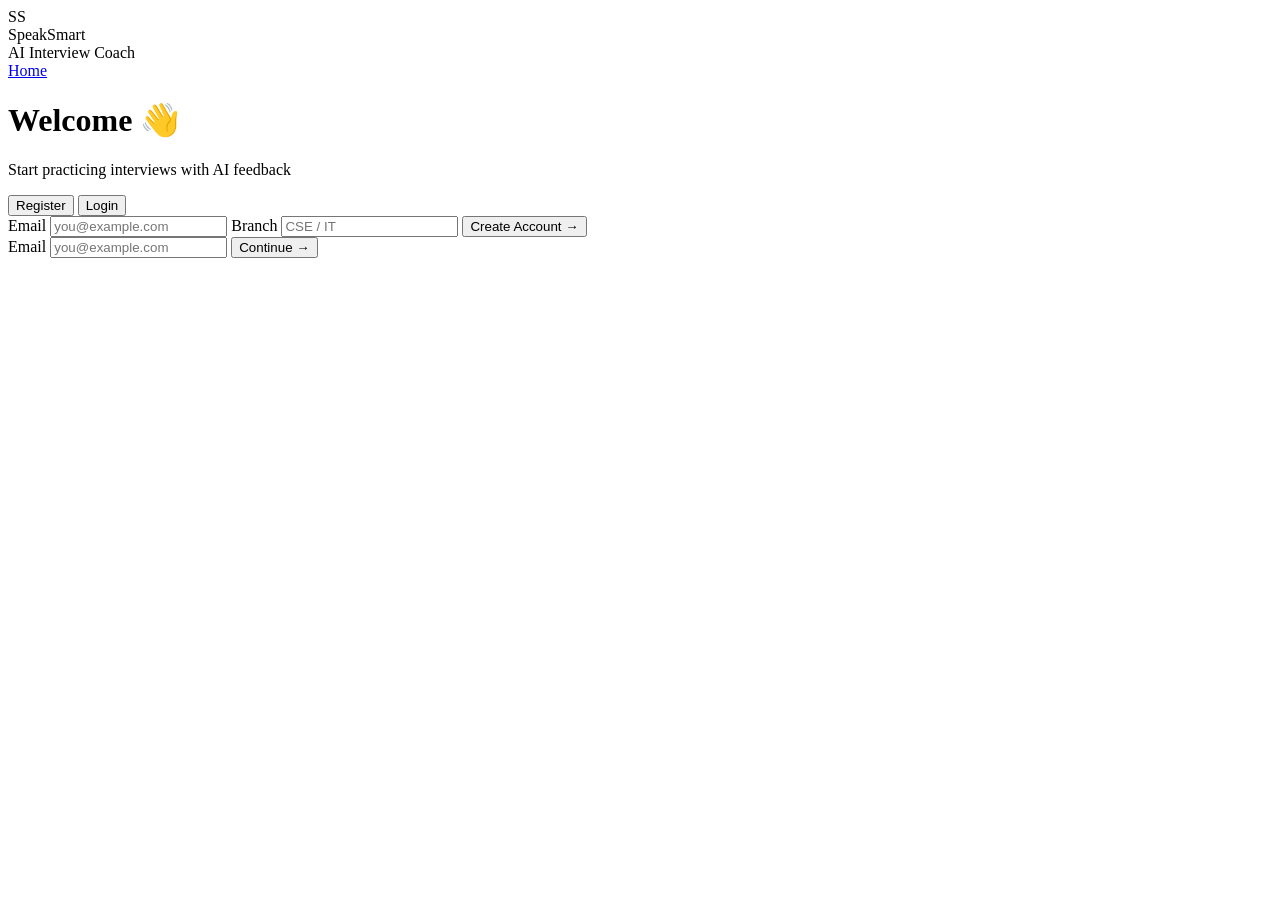
==== frontend/index.html @ 7d808c1d "Refactor frontend architecture and backend cleanup" ====
<!DOCTYPE html>
<html lang="en">
<head>
  <meta charset="UTF-8" />
  <meta name="viewport" content="width=device-width, initial-scale=1.0"/>
  <title>SpeakSmart • Login</title>
  <link rel="stylesheet" href="styles.css" />
  <link rel="stylesheet" href="responsive.css">
  <link rel="icon" href="data:,">
  <!-- Font -->
  <link href="https://fonts.googleapis.com/css2?family=Inter:wght@400;500;600;700;800&display=swap" rel="stylesheet">
</head>

<body class="dark">

  <!-- NAVBAR -->
  <header class="topbar glass">
    <div class="brand">
      <div class="logo">SS</div>
      <div>
        <div class="brandTitle">SpeakSmart</div>
        <div class="brandSub">AI Interview Coach</div>
      </div>
    </div>

    <nav class="navRight">
      <a href="home.html" class="btn ghost">Home</a>
    </nav>
  </header>

  <!-- MAIN -->
  <main class="auth-container">

    <div class="auth-card glass">

      <!-- HEADER -->
      <div class="auth-header">
        <h1>Welcome 👋</h1>
        <p>Start practicing interviews with AI feedback</p>
      </div>

      <!-- TABS -->
      <div class="auth-tabs">
        <button class="tab active" onclick="switchTab('register')">Register</button>
        <button class="tab" onclick="switchTab('login')">Login</button>
      </div>

      <!-- REGISTER -->
      <div id="registerForm" class="auth-form active">

        <label>Email</label>
        <input type="email" id="regEmail" placeholder="you@example.com" required/>

        <label>Branch</label>
        <input type="text" id="regBranch" placeholder="CSE / IT" required/>

        <button id="registerBtn" class="btn primary full glow" onclick="handleRegister()">
          Create Account →
        </button>

      </div>

      <!-- LOGIN -->
      <div id="loginForm" class="auth-form">

        <label>Email</label>
        <input type="email" id="loginEmail" placeholder="you@example.com" required/>

        <button id="loginBtn" class="btn full glow" onclick="handleLogin()">
          Continue →
        </button>

      </div>

    </div>

  </main>

  <!-- SCRIPT -->
  <script>
    // 🔐 Auto-redirect if already logged in
    window.addEventListener("DOMContentLoaded", () => {
      const token = localStorage.getItem("token");
      if (token) {
        window.location.href = "home.html";
      }
    });

    function switchTab(type){
      document.getElementById("registerForm").classList.remove("active");
      document.getElementById("loginForm").classList.remove("active");

      document.querySelectorAll(".tab").forEach(t => t.classList.remove("active"));

      if(type === "register"){
        document.getElementById("registerForm").classList.add("active");
        document.querySelectorAll(".tab")[0].classList.add("active");
      } else {
        document.getElementById("loginForm").classList.add("active");
        document.querySelectorAll(".tab")[1].classList.add("active");
      }
    }

    async function handleRegister(){
      const email = document.getElementById("regEmail").value.trim();
      const branch = document.getElementById("regBranch").value.trim();
      const btn = document.getElementById("registerBtn");

      if(!email || !branch){
        alert("Please fill all fields");
        return;
      }

      btn.innerText = "Creating...";
      btn.disabled = true;

      try {
        await registerUser(email, branch); // uses fixed app.js
      } catch (err) {
        alert("Registration failed");
      }

      btn.innerText = "Create Account →";
      btn.disabled = false;
    }

    async function handleLogin(){
      const email = document.getElementById("loginEmail").value.trim();
      const btn = document.getElementById("loginBtn");

      if(!email){
        alert("Please enter email");
        return;
      }

      btn.innerText = "Logging in...";
      btn.disabled = true;

      try {
        await loginUser(email); // uses fixed app.js
      } catch (err) {
        alert("Login failed");
      }

      btn.innerText = "Continue →";
      btn.disabled = false;
    }
  </script>

  <script type="module">

import {
  API_BASE
} from "./js/config.js";

import {
  saveAuth
} from "./js/auth.js";

import {
  apiRequest
} from "./js/api.js";

window.addEventListener(
  "DOMContentLoaded",
  () => {

    const token =
      localStorage.getItem("token");

    if (token) {
      window.location.href =
        "home.html";
    }
  }
);

// --------------------------------
// TAB SWITCHING
// --------------------------------
window.switchTab = function(type) {

  document
    .getElementById("registerForm")
    .classList.remove("active");

  document
    .getElementById("loginForm")
    .classList.remove("active");

  document
    .querySelectorAll(".tab")
    .forEach(tab => {
      tab.classList.remove("active");
    });

  if (type === "register") {

    document
      .getElementById("registerForm")
      .classList.add("active");

    document
      .querySelectorAll(".tab")[0]
      .classList.add("active");

  } else {

    document
      .getElementById("loginForm")
      .classList.add("active");

    document
      .querySelectorAll(".tab")[1]
      .classList.add("active");
  }
};

// --------------------------------
// REGISTER
// --------------------------------
window.handleRegister =
async function() {

  const email =
    document
      .getElementById("regEmail")
      .value
      .trim();

  const branch =
    document
      .getElementById("regBranch")
      .value
      .trim();

  const btn =
    document.getElementById(
      "registerBtn"
    );

  if (!email || !branch) {
    alert("Fill all fields");
    return;
  }

  btn.innerText = "Creating...";
  btn.disabled = true;

  try {

    await apiRequest(
      "/users/register",
      {
        method: "POST",

        headers: {
          "Content-Type":
            "application/json"
        },

        body: JSON.stringify({
          email,
          branch
        })
      }
    );

    await handleLogin(email);

  } catch (err) {

    alert(
      err.message ||
      "Registration failed"
    );

  } finally {

    btn.innerText =
      "Create Account →";

    btn.disabled = false;
  }
};

// --------------------------------
// LOGIN
// --------------------------------
window.handleLogin =
async function(customEmail = null) {

  const email =
    customEmail ||
    document
      .getElementById("loginEmail")
      .value
      .trim();

  const btn =
    document.getElementById(
      "loginBtn"
    );

  if (!email) {
    alert("Enter email");
    return;
  }

  btn.innerText = "Logging in...";
  btn.disabled = true;

  try {

    const data =
      await apiRequest(
        "/users/login",
        {
          method: "POST",

          headers: {
            "Content-Type":
              "application/json"
          },

          body: JSON.stringify({
            email
          })
        }
      );

    saveAuth(data);

    window.location.href =
      "home.html";

  } catch (err) {

    alert(
      err.message ||
      "Login failed"
    );

  } finally {

    btn.innerText =
      "Continue →";

    btn.disabled = false;
  }
};

</script>

</body>
</html>
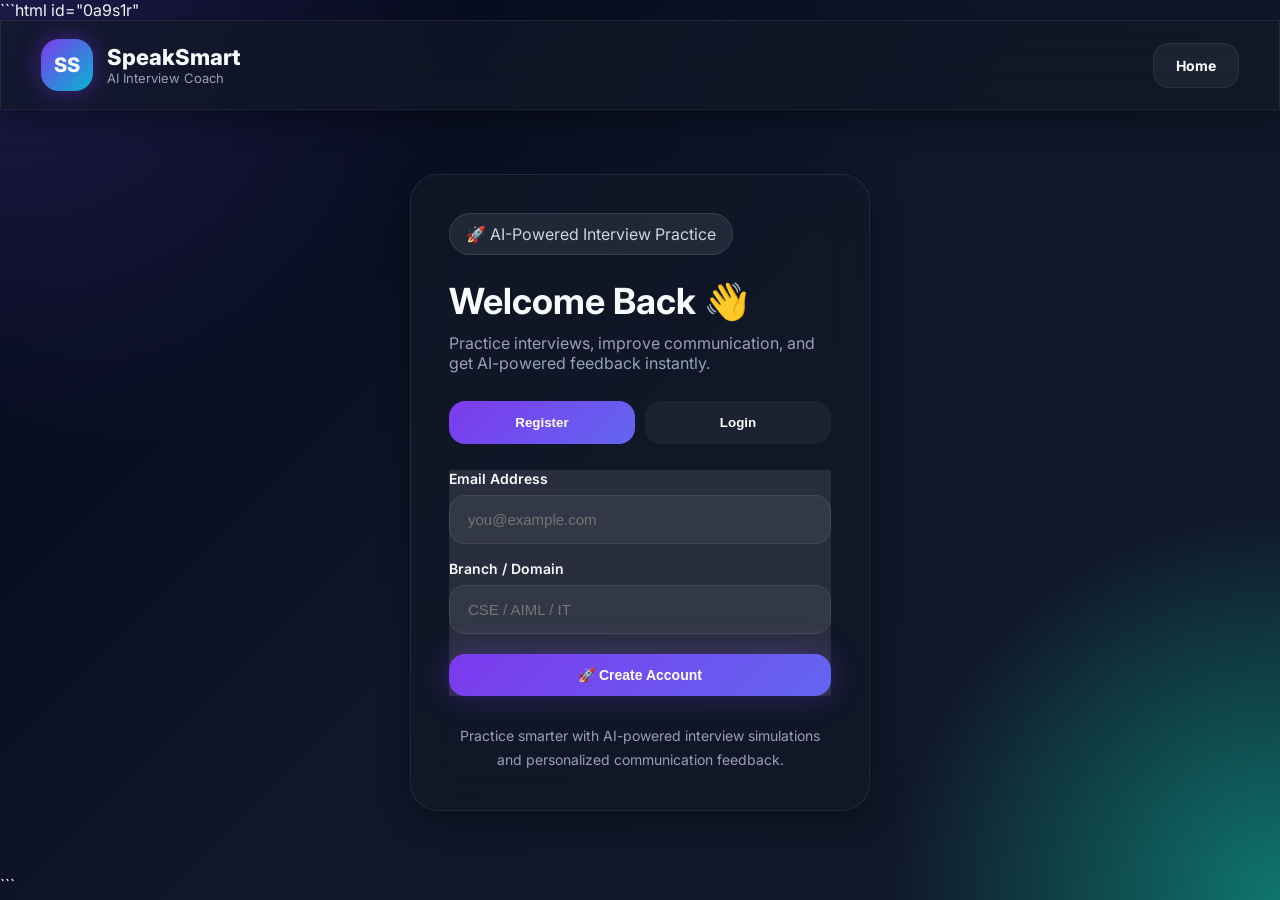
==== commit 3de7c26b: "Upgrade UI to premium SaaS design and improve analytics flow" ====
--- a/frontend/index.html
+++ b/frontend/index.html
@@ -1,31 +1,69 @@
+```html id="0a9s1r"
 <!DOCTYPE html>
 <html lang="en">
+
 <head>
-  <meta charset="UTF-8" />
-  <meta name="viewport" content="width=device-width, initial-scale=1.0"/>
-  <title>SpeakSmart • Login</title>
-  <link rel="stylesheet" href="styles.css" />
+
+  <meta charset="UTF-8">
+
+  <meta
+    name="viewport"
+    content="width=device-width, initial-scale=1.0"
+  >
+
+  <title>
+    SpeakSmart • Login
+  </title>
+
+  <link rel="stylesheet" href="styles.css">
+
   <link rel="stylesheet" href="responsive.css">
+
   <link rel="icon" href="data:,">
-  <!-- Font -->
-  <link href="https://fonts.googleapis.com/css2?family=Inter:wght@400;500;600;700;800&display=swap" rel="stylesheet">
+
+  <link
+    href="https://fonts.googleapis.com/css2?family=Inter:wght@400;500;600;700;800&display=swap"
+    rel="stylesheet"
+  >
+
 </head>
 
 <body class="dark">
 
   <!-- NAVBAR -->
   <header class="topbar glass">
+
     <div class="brand">
-      <div class="logo">SS</div>
+
+      <div class="logo">
+        SS
+      </div>
+
       <div>
-        <div class="brandTitle">SpeakSmart</div>
-        <div class="brandSub">AI Interview Coach</div>
-      </div>
+
+        <div class="brandTitle">
+          SpeakSmart
+        </div>
+
+        <div class="brandSub">
+          AI Interview Coach
+        </div>
+
+      </div>
+
     </div>
 
     <nav class="navRight">
-      <a href="home.html" class="btn ghost">Home</a>
+
+      <a
+        href="home.html"
+        class="btn ghost"
+      >
+        Home
+      </a>
+
     </nav>
+
   </header>
 
   <!-- MAIN -->
@@ -35,322 +73,301 @@
 
       <!-- HEADER -->
       <div class="auth-header">
-        <h1>Welcome 👋</h1>
-        <p>Start practicing interviews with AI feedback</p>
+
+        <span class="heroTag">
+          🚀 AI-Powered Interview Practice
+        </span>
+
+        <h1>
+          Welcome Back 👋
+        </h1>
+
+        <p>
+
+          Practice interviews, improve communication,
+          and get AI-powered feedback instantly.
+
+        </p>
+
       </div>
 
       <!-- TABS -->
       <div class="auth-tabs">
-        <button class="tab active" onclick="switchTab('register')">Register</button>
-        <button class="tab" onclick="switchTab('login')">Login</button>
+
+        <button
+          class="tab active"
+          onclick="switchTab('register')"
+        >
+          Register
+        </button>
+
+        <button
+          class="tab"
+          onclick="switchTab('login')"
+        >
+          Login
+        </button>
+
       </div>
 
       <!-- REGISTER -->
-      <div id="registerForm" class="auth-form active">
-
-        <label>Email</label>
-        <input type="email" id="regEmail" placeholder="you@example.com" required/>
-
-        <label>Branch</label>
-        <input type="text" id="regBranch" placeholder="CSE / IT" required/>
-
-        <button id="registerBtn" class="btn primary full glow" onclick="handleRegister()">
-          Create Account →
+      <div
+        id="registerForm"
+        class="auth-form active"
+      >
+
+        <label>
+          Email Address
+        </label>
+
+        <input
+          type="email"
+          id="regEmail"
+          placeholder="you@example.com"
+          required
+        >
+
+        <label>
+          Branch / Domain
+        </label>
+
+        <input
+          type="text"
+          id="regBranch"
+          placeholder="CSE / AIML / IT"
+          required
+        >
+
+        <button
+          id="registerBtn"
+          class="btn primary full glow"
+          onclick="handleRegister()"
+        >
+
+          🚀 Create Account
+
         </button>
 
       </div>
 
       <!-- LOGIN -->
-      <div id="loginForm" class="auth-form">
-
-        <label>Email</label>
-        <input type="email" id="loginEmail" placeholder="you@example.com" required/>
-
-        <button id="loginBtn" class="btn full glow" onclick="handleLogin()">
-          Continue →
+      <div
+        id="loginForm"
+        class="auth-form"
+      >
+
+        <label>
+          Email Address
+        </label>
+
+        <input
+          type="email"
+          id="loginEmail"
+          placeholder="you@example.com"
+          required
+        >
+
+        <button
+          id="loginBtn"
+          class="btn success full glow"
+          onclick="handleLogin()"
+        >
+
+          🔐 Continue
+
         </button>
 
       </div>
 
+      <!-- EXTRA -->
+      <div
+        style="
+          margin-top:28px;
+          text-align:center;
+          color:#94a3b8;
+          line-height:1.7;
+          font-size:14px;
+        "
+      >
+
+        Practice smarter with AI-powered
+        interview simulations and
+        personalized communication feedback.
+
+      </div>
+
     </div>
 
   </main>
 
-  <!-- SCRIPT -->
+  <!-- TAB SWITCH -->
   <script>
-    // 🔐 Auto-redirect if already logged in
-    window.addEventListener("DOMContentLoaded", () => {
-      const token = localStorage.getItem("token");
-      if (token) {
-        window.location.href = "home.html";
-      }
-    });
+
+    window.addEventListener(
+      "DOMContentLoaded",
+      () => {
+
+        const token =
+          localStorage.getItem("token");
+
+        if (token) {
+
+          window.location.href =
+            "home.html";
+        }
+
+      }
+    );
 
     function switchTab(type){
-      document.getElementById("registerForm").classList.remove("active");
-      document.getElementById("loginForm").classList.remove("active");
-
-      document.querySelectorAll(".tab").forEach(t => t.classList.remove("active"));
+
+      document
+        .getElementById("registerForm")
+        .classList.remove("active");
+
+      document
+        .getElementById("loginForm")
+        .classList.remove("active");
+
+      document
+        .querySelectorAll(".tab")
+        .forEach(
+          t => t.classList.remove("active")
+        );
 
       if(type === "register"){
-        document.getElementById("registerForm").classList.add("active");
-        document.querySelectorAll(".tab")[0].classList.add("active");
+
+        document
+          .getElementById("registerForm")
+          .classList.add("active");
+
+        document
+          .querySelectorAll(".tab")[0]
+          .classList.add("active");
+
       } else {
-        document.getElementById("loginForm").classList.add("active");
-        document.querySelectorAll(".tab")[1].classList.add("active");
+
+        document
+          .getElementById("loginForm")
+          .classList.add("active");
+
+        document
+          .querySelectorAll(".tab")[1]
+          .classList.add("active");
       }
     }
 
+  </script>
+
+  <!-- MODULE -->
+  <script type="module">
+
+    import {
+      registerUser,
+      loginUser
+    } from "./js/auth.js";
+
     async function handleRegister(){
-      const email = document.getElementById("regEmail").value.trim();
-      const branch = document.getElementById("regBranch").value.trim();
-      const btn = document.getElementById("registerBtn");
+
+      const email =
+        document
+          .getElementById("regEmail")
+          .value.trim();
+
+      const branch =
+        document
+          .getElementById("regBranch")
+          .value.trim();
+
+      const btn =
+        document
+          .getElementById("registerBtn");
 
       if(!email || !branch){
-        alert("Please fill all fields");
+
+        alert(
+          "Please fill all fields"
+        );
+
         return;
       }
 
-      btn.innerText = "Creating...";
+      btn.innerText =
+        "Creating Account...";
+
       btn.disabled = true;
 
       try {
-        await registerUser(email, branch); // uses fixed app.js
-      } catch (err) {
-        alert("Registration failed");
-      }
-
-      btn.innerText = "Create Account →";
+
+        await registerUser(
+          email,
+          branch
+        );
+
+      } catch(err){
+
+        alert(
+          "Registration failed"
+        );
+      }
+
+      btn.innerText =
+        "🚀 Create Account";
+
       btn.disabled = false;
     }
 
     async function handleLogin(){
-      const email = document.getElementById("loginEmail").value.trim();
-      const btn = document.getElementById("loginBtn");
+
+      const email =
+        document
+          .getElementById("loginEmail")
+          .value.trim();
+
+      const btn =
+        document
+          .getElementById("loginBtn");
 
       if(!email){
-        alert("Please enter email");
+
+        alert(
+          "Please enter email"
+        );
+
         return;
       }
 
-      btn.innerText = "Logging in...";
+      btn.innerText =
+        "Logging In...";
+
       btn.disabled = true;
 
       try {
-        await loginUser(email); // uses fixed app.js
-      } catch (err) {
-        alert("Login failed");
-      }
-
-      btn.innerText = "Continue →";
+
+        await loginUser(email);
+
+      } catch(err){
+
+        alert(
+          "Login failed"
+        );
+      }
+
+      btn.innerText =
+        "🔐 Continue";
+
       btn.disabled = false;
     }
+
+    window.handleRegister =
+      handleRegister;
+
+    window.handleLogin =
+      handleLogin;
+
   </script>
 
-  <script type="module">
-
-import {
-  API_BASE
-} from "./js/config.js";
-
-import {
-  saveAuth
-} from "./js/auth.js";
-
-import {
-  apiRequest
-} from "./js/api.js";
-
-window.addEventListener(
-  "DOMContentLoaded",
-  () => {
-
-    const token =
-      localStorage.getItem("token");
-
-    if (token) {
-      window.location.href =
-        "home.html";
-    }
-  }
-);
-
-// --------------------------------
-// TAB SWITCHING
-// --------------------------------
-window.switchTab = function(type) {
-
-  document
-    .getElementById("registerForm")
-    .classList.remove("active");
-
-  document
-    .getElementById("loginForm")
-    .classList.remove("active");
-
-  document
-    .querySelectorAll(".tab")
-    .forEach(tab => {
-      tab.classList.remove("active");
-    });
-
-  if (type === "register") {
-
-    document
-      .getElementById("registerForm")
-      .classList.add("active");
-
-    document
-      .querySelectorAll(".tab")[0]
-      .classList.add("active");
-
-  } else {
-
-    document
-      .getElementById("loginForm")
-      .classList.add("active");
-
-    document
-      .querySelectorAll(".tab")[1]
-      .classList.add("active");
-  }
-};
-
-// --------------------------------
-// REGISTER
-// --------------------------------
-window.handleRegister =
-async function() {
-
-  const email =
-    document
-      .getElementById("regEmail")
-      .value
-      .trim();
-
-  const branch =
-    document
-      .getElementById("regBranch")
-      .value
-      .trim();
-
-  const btn =
-    document.getElementById(
-      "registerBtn"
-    );
-
-  if (!email || !branch) {
-    alert("Fill all fields");
-    return;
-  }
-
-  btn.innerText = "Creating...";
-  btn.disabled = true;
-
-  try {
-
-    await apiRequest(
-      "/users/register",
-      {
-        method: "POST",
-
-        headers: {
-          "Content-Type":
-            "application/json"
-        },
-
-        body: JSON.stringify({
-          email,
-          branch
-        })
-      }
-    );
-
-    await handleLogin(email);
-
-  } catch (err) {
-
-    alert(
-      err.message ||
-      "Registration failed"
-    );
-
-  } finally {
-
-    btn.innerText =
-      "Create Account →";
-
-    btn.disabled = false;
-  }
-};
-
-// --------------------------------
-// LOGIN
-// --------------------------------
-window.handleLogin =
-async function(customEmail = null) {
-
-  const email =
-    customEmail ||
-    document
-      .getElementById("loginEmail")
-      .value
-      .trim();
-
-  const btn =
-    document.getElementById(
-      "loginBtn"
-    );
-
-  if (!email) {
-    alert("Enter email");
-    return;
-  }
-
-  btn.innerText = "Logging in...";
-  btn.disabled = true;
-
-  try {
-
-    const data =
-      await apiRequest(
-        "/users/login",
-        {
-          method: "POST",
-
-          headers: {
-            "Content-Type":
-              "application/json"
-          },
-
-          body: JSON.stringify({
-            email
-          })
-        }
-      );
-
-    saveAuth(data);
-
-    window.location.href =
-      "home.html";
-
-  } catch (err) {
-
-    alert(
-      err.message ||
-      "Login failed"
-    );
-
-  } finally {
-
-    btn.innerText =
-      "Continue →";
-
-    btn.disabled = false;
-  }
-};
-
-</script>
-
 </body>
-</html>+
+</html>
+```
--- a/frontend/styles.css
+++ b/frontend/styles.css
@@ -0,0 +1,644 @@
+
+:root{
+
+  --bg:#0b1120;
+  --bg2:#111827;
+  --card:rgba(17,24,39,.72);
+  --border:rgba(255,255,255,.08);
+
+  --primary:#7c3aed;
+  --primary2:#6366f1;
+  --secondary:#06b6d4;
+  --success:#22c55e;
+  --danger:#ef4444;
+  --warning:#f59e0b;
+
+  --text:#f8fafc;
+  --muted:#94a3b8;
+
+  --shadow:
+    0 10px 30px rgba(0,0,0,.35);
+
+  --radius:22px;
+}
+
+*{
+  margin:0;
+  padding:0;
+  box-sizing:border-box;
+}
+
+html{
+  scroll-behavior:smooth;
+}
+
+body{
+  font-family:'Inter',sans-serif;
+  background:
+    radial-gradient(circle at top left,#1e1b4b 0%,transparent 30%),
+    radial-gradient(circle at bottom right,#0f766e 0%,transparent 25%),
+    linear-gradient(135deg,#020617,#0f172a,#111827);
+  color:var(--text);
+  min-height:100vh;
+}
+
+body.dark{
+  color:var(--text);
+}
+
+.container{
+  width:min(1380px,92%);
+  margin:auto;
+  padding:40px 0;
+}
+
+.glass{
+  background:var(--card);
+  border:1px solid var(--border);
+  backdrop-filter:blur(20px);
+  -webkit-backdrop-filter:blur(20px);
+  box-shadow:var(--shadow);
+}
+
+.topbar{
+  width:100%;
+  display:flex;
+  align-items:center;
+  justify-content:space-between;
+  padding:18px 40px;
+  position:sticky;
+  top:0;
+  z-index:999;
+  border-bottom:1px solid rgba(255,255,255,.06);
+}
+
+.brand{
+  display:flex;
+  align-items:center;
+  gap:14px;
+}
+
+.logo{
+  width:52px;
+  height:52px;
+  border-radius:18px;
+  background:linear-gradient(135deg,var(--primary),var(--secondary));
+  display:flex;
+  align-items:center;
+  justify-content:center;
+  font-weight:800;
+  font-size:20px;
+  box-shadow:
+    0 0 25px rgba(124,58,237,.45);
+}
+
+.brandTitle{
+  font-size:22px;
+  font-weight:800;
+}
+
+.brandSub{
+  color:var(--muted);
+  font-size:13px;
+}
+
+.navRight{
+  display:flex;
+  align-items:center;
+  gap:14px;
+}
+
+.btn{
+  border:none;
+  cursor:pointer;
+  transition:.28s ease;
+  border-radius:16px;
+  font-weight:700;
+  padding:13px 22px;
+  color:white;
+  font-size:14px;
+  text-decoration:none;
+  display:inline-flex;
+  align-items:center;
+  justify-content:center;
+  gap:8px;
+}
+
+.btn:hover{
+  transform:translateY(-2px);
+}
+
+.primary{
+  background:
+    linear-gradient(135deg,var(--primary),var(--primary2));
+}
+
+.primary:hover{
+  box-shadow:
+    0 0 25px rgba(124,58,237,.45);
+}
+
+.success{
+  background:linear-gradient(135deg,#16a34a,#22c55e);
+}
+
+.danger{
+  background:linear-gradient(135deg,#dc2626,#ef4444);
+}
+
+.warning{
+  background:linear-gradient(135deg,#d97706,#f59e0b);
+}
+
+.ghost{
+  background:rgba(255,255,255,.05);
+  border:1px solid rgba(255,255,255,.08);
+}
+
+.ghost:hover,
+.active{
+  background:rgba(255,255,255,.1);
+}
+
+.large{
+  padding:18px 28px;
+  font-size:16px;
+}
+
+.glow{
+  box-shadow:
+    0 0 30px rgba(124,58,237,.35);
+}
+
+.heroNew{
+  display:grid;
+  grid-template-columns:1fr;
+  align-items:center;
+  min-height:75vh;
+}
+
+.heroLeft{
+  max-width:780px;
+}
+
+.heroTag{
+  display:inline-block;
+  padding:10px 16px;
+  border-radius:999px;
+  background:rgba(255,255,255,.08);
+  border:1px solid rgba(255,255,255,.1);
+  margin-bottom:24px;
+  color:#cbd5e1;
+}
+
+.heroTitleBig{
+  font-size:72px;
+  line-height:1.05;
+  font-weight:800;
+  margin-bottom:24px;
+}
+
+.gradientText{
+  background:
+    linear-gradient(135deg,#8b5cf6,#06b6d4);
+    background-clip:text;
+  -webkit-background-clip:text;
+  -webkit-text-fill-color:transparent;
+}
+
+.heroDescBig{
+  font-size:20px;
+  color:#cbd5e1;
+  line-height:1.8;
+  max-width:700px;
+}
+
+.heroButtons{
+  margin-top:35px;
+}
+
+.featureGrid{
+  display:grid;
+  grid-template-columns:repeat(4,1fr);
+  gap:24px;
+  margin-top:70px;
+}
+
+.featureCard{
+  padding:34px;
+  border-radius:var(--radius);
+  background:rgba(255,255,255,.05);
+  border:1px solid rgba(255,255,255,.06);
+  transition:.3s ease;
+}
+
+.featureCard:hover{
+  transform:translateY(-8px);
+  background:rgba(255,255,255,.08);
+}
+
+.featureIcon{
+  font-size:42px;
+  margin-bottom:20px;
+}
+
+.featureCard h3{
+  margin-bottom:12px;
+  font-size:22px;
+}
+
+.featureCard p{
+  color:var(--muted);
+  line-height:1.7;
+}
+
+.auth-container{
+  min-height:85vh;
+  display:flex;
+  align-items:center;
+  justify-content:center;
+  padding:30px;
+}
+
+.auth-card{
+  width:460px;
+  border-radius:28px;
+  padding:38px;
+}
+
+.auth-header{
+  margin-bottom:28px;
+}
+
+.auth-header h1{
+  font-size:36px;
+  margin-bottom:10px;
+}
+
+.auth-header p{
+  color:var(--muted);
+}
+
+.auth-tabs{
+  display:flex;
+  gap:10px;
+  margin-bottom:26px;
+}
+
+.tab{
+  flex:1;
+  border:none;
+  padding:14px;
+  border-radius:16px;
+  background:rgba(255,255,255,.05);
+  color:white;
+  cursor:pointer;
+  font-weight:700;
+}
+
+.tab.active{
+  background:
+    linear-gradient(135deg,var(--primary),var(--primary2));
+}
+
+.auth-form{
+  display:none;
+}
+
+.auth-form.active{
+  display:block;
+}
+
+label{
+  display:block;
+  margin:16px 0 8px;
+  font-size:14px;
+  font-weight:600;
+}
+
+input,
+select{
+  width:100%;
+  padding:15px 18px;
+  border-radius:16px;
+  border:1px solid rgba(255,255,255,.08);
+  background:rgba(255,255,255,.05);
+  color:white;
+  font-size:15px;
+  outline:none;
+}
+
+input:focus,
+select:focus{
+  border-color:#8b5cf6;
+  box-shadow:0 0 0 4px rgba(139,92,246,.15);
+}
+
+.full{
+  width:100%;
+  margin-top:20px;
+}
+
+.practiceGrid{
+  display:grid;
+  grid-template-columns:1.1fr .7fr .9fr;
+  gap:24px;
+  align-items:start;
+}
+
+.card{
+  border-radius:28px;
+  padding:28px;
+}
+
+.h1{
+  font-size:48px;
+  font-weight:800;
+}
+
+.h2{
+  font-size:24px;
+  font-weight:700;
+  margin-bottom:22px;
+}
+
+.muted{
+  color:var(--muted);
+}
+
+.small{
+  font-size:13px;
+}
+
+.mt12{
+  margin-top:24px;
+}
+
+.grid4{
+  display:grid;
+  grid-template-columns:repeat(4,1fr);
+  gap:18px;
+}
+
+.chatPanel{
+  min-height:720px;
+}
+
+.chatBox{
+  margin-top:20px;
+  height:560px;
+  overflow-y:auto;
+  display:flex;
+  flex-direction:column;
+  gap:18px;
+  padding-right:6px;
+}
+
+.chat-empty{
+  color:#cbd5e1;
+  line-height:1.8;
+  text-align:center;
+  margin-top:100px;
+}
+
+.chat-msg{
+  padding:18px;
+  border-radius:18px;
+  max-width:90%;
+  line-height:1.7;
+  animation:fadeIn .4s ease;
+}
+
+.chat-msg.ai{
+  background:rgba(99,102,241,.16);
+  border:1px solid rgba(99,102,241,.22);
+}
+
+.chat-msg.user{
+  background:rgba(34,197,94,.14);
+  margin-left:auto;
+}
+
+.progressBar{
+  width:100%;
+  height:12px;
+  background:rgba(255,255,255,.06);
+  border-radius:999px;
+  overflow:hidden;
+}
+
+#progressFill{
+  width:0%;
+  height:100%;
+  border-radius:999px;
+  background:
+    linear-gradient(135deg,#8b5cf6,#06b6d4);
+  transition:.4s ease;
+}
+
+.micPanel{
+  position:sticky;
+  top:100px;
+}
+
+.micBox{
+  display:flex;
+  flex-direction:column;
+  align-items:center;
+  justify-content:center;
+  margin-top:20px;
+}
+
+.micCircle{
+  width:140px;
+  height:140px;
+  border-radius:50%;
+  background:
+    linear-gradient(135deg,#1e293b,#334155);
+  border:4px solid rgba(255,255,255,.08);
+  margin-bottom:22px;
+  transition:.3s ease;
+}
+
+.recording{
+  animation:pulse 1s infinite;
+  background:
+    linear-gradient(135deg,#16a34a,#22c55e);
+  box-shadow:
+    0 0 30px rgba(34,197,94,.7),
+    0 0 60px rgba(34,197,94,.4);
+}
+
+.status{
+  font-size:18px;
+  font-weight:700;
+}
+
+.timer{
+  margin-top:12px;
+  color:#cbd5e1;
+  font-size:32px;
+  font-weight:800;
+}
+
+.controlGroup{
+  display:flex;
+  flex-direction:column;
+  gap:14px;
+  margin-top:22px;
+}
+
+.aiPanel{
+  min-height:720px;
+}
+
+.scoreGrid{
+  display:grid;
+  grid-template-columns:repeat(2,1fr);
+  gap:16px;
+}
+
+.scoreCard{
+  padding:22px;
+  border-radius:22px;
+  background:rgba(255,255,255,.05);
+  border:1px solid rgba(255,255,255,.08);
+}
+
+.scoreCard span{
+  color:#cbd5e1;
+  font-size:14px;
+}
+
+.scoreCard h3{
+  margin-top:10px;
+  font-size:38px;
+}
+
+.finalScore{
+  background:
+    linear-gradient(135deg,#7c3aed,#06b6d4);
+}
+
+.feedbackCard,
+.improvedAnswerBox{
+  padding:24px;
+  border-radius:22px;
+  background:rgba(255,255,255,.05);
+  border:1px solid rgba(255,255,255,.08);
+}
+
+.feedbackCard ul{
+  margin-top:18px;
+  padding-left:20px;
+}
+
+.feedbackCard li{
+  margin-bottom:12px;
+  line-height:1.7;
+}
+
+.improvedAnswerBox p{
+  margin-top:16px;
+  color:#dbeafe;
+  line-height:1.8;
+}
+
+.pageHead{
+  margin-bottom:24px;
+}
+
+.analyticsGrid{
+  display:grid;
+  grid-template-columns:1.4fr .8fr;
+  gap:24px;
+}
+
+.tile{
+  padding:26px;
+  border-radius:24px;
+}
+
+.tileVal{
+  font-size:40px;
+  font-weight:800;
+  margin-top:10px;
+}
+
+.highlight{
+  background:
+    linear-gradient(135deg,#7c3aed,#06b6d4);
+}
+
+.chartCard{
+  min-height:420px;
+}
+
+.skill{
+  margin-bottom:28px;
+}
+
+.skill span{
+  display:block;
+  margin-bottom:10px;
+}
+
+.bar{
+  width:100%;
+  height:14px;
+  border-radius:999px;
+  background:rgba(255,255,255,.06);
+  overflow:hidden;
+}
+
+.bar div{
+  height:100%;
+  width:0%;
+  border-radius:999px;
+  background:
+    linear-gradient(135deg,#8b5cf6,#06b6d4);
+  transition:.6s ease;
+}
+
+canvas{
+  margin-top:18px;
+}
+
+::-webkit-scrollbar{
+  width:8px;
+}
+
+::-webkit-scrollbar-thumb{
+  background:rgba(255,255,255,.16);
+  border-radius:999px;
+}
+
+@keyframes pulse{
+
+  0%{
+    transform:scale(1);
+  }
+
+  50%{
+    transform:scale(1.08);
+  }
+
+  100%{
+    transform:scale(1);
+  }
+}
+
+@keyframes fadeIn{
+
+  from{
+    opacity:0;
+    transform:translateY(10px);
+  }
+
+  to{
+    opacity:1;
+    transform:translateY(0);
+  }
+}
+
+
--- a/frontend/responsive.css
+++ b/frontend/responsive.css
@@ -0,0 +1,109 @@
+@media (max-width:1200px){
+
+  .practiceGrid{
+    grid-template-columns:1fr;
+  }
+
+  .analyticsGrid{
+    grid-template-columns:1fr;
+  }
+
+  .micPanel{
+    position:relative;
+    top:0;
+  }
+}
+@media (max-width:992px){
+
+  .featureGrid,
+  .grid4{
+    grid-template-columns:repeat(2,1fr);
+  }
+
+  .heroTitleBig{
+    font-size:56px;
+  }
+}
+@media (max-width:768px){
+
+  .topbar{
+    flex-direction:column;
+    align-items:flex-start;
+    gap:18px;
+    padding:20px;
+  }
+
+  .navRight{
+    width:100%;
+    flex-wrap:wrap;
+  }
+
+  .container{
+    width:94%;
+    padding:24px 0;
+  }
+
+  .heroTitleBig{
+    font-size:42px;
+  }
+  .featureGrid,
+  .grid4,
+  .scoreGrid{
+    grid-template-columns:1fr;
+  }
+
+  .card,
+  .tile,
+  .auth-card{
+    padding:22px;
+  }
+
+  .chatPanel,
+  .aiPanel{
+    min-height:auto;
+  }
+
+  .chatBox{
+    height:400px;
+  }
+   .btn{
+    width:100%;
+  }
+
+  .micCircle{
+    width:110px;
+    height:110px;
+  }
+
+  .timer{
+    font-size:26px;
+  }
+
+  .h1{
+    font-size:38px;
+  }
+}
+@media (max-width:520px){
+
+  .heroTitleBig{
+    font-size:34px;
+  }
+
+  .logo{
+    width:46px;
+    height:46px;
+  }
+
+  .brandTitle{
+    font-size:20px;
+  }
+
+  .tileVal,
+  .scoreCard h3{
+    font-size:30px;
+  }
+
+  .chat-msg{
+    max-width:100%;
+  }
+}
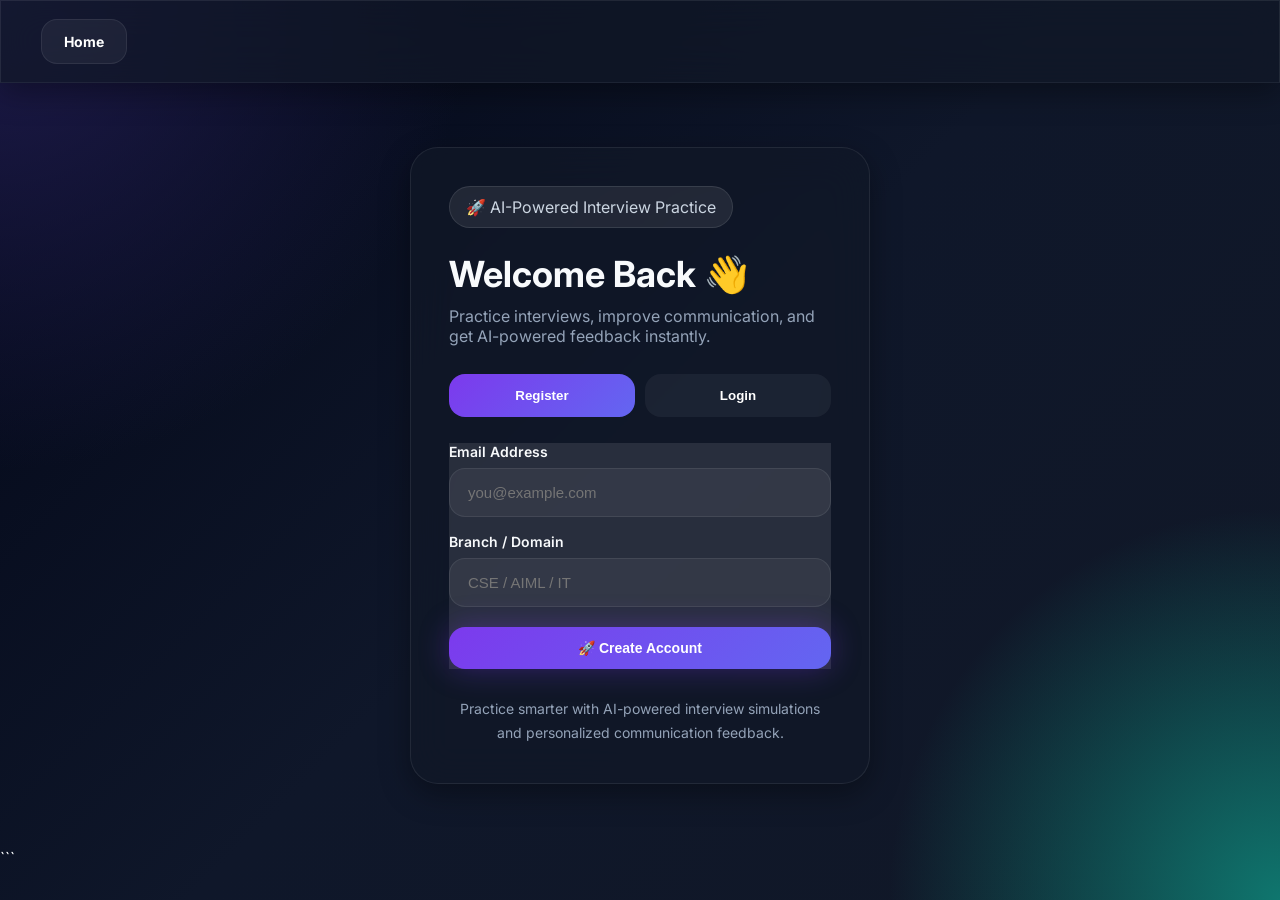
==== commit af4f91ac: "Improve AI scoring system and migrate backend to PostgreSQL" ====
--- a/frontend/index.html
+++ b/frontend/index.html
@@ -1,4 +1,4 @@
-```html id="0a9s1r"
+
 <!DOCTYPE html>
 <html lang="en">
 
@@ -32,26 +32,6 @@
 
   <!-- NAVBAR -->
   <header class="topbar glass">
-
-    <div class="brand">
-
-      <div class="logo">
-        SS
-      </div>
-
-      <div>
-
-        <div class="brandTitle">
-          SpeakSmart
-        </div>
-
-        <div class="brandSub">
-          AI Interview Coach
-        </div>
-
-      </div>
-
-    </div>
 
     <nav class="navRight">
 
